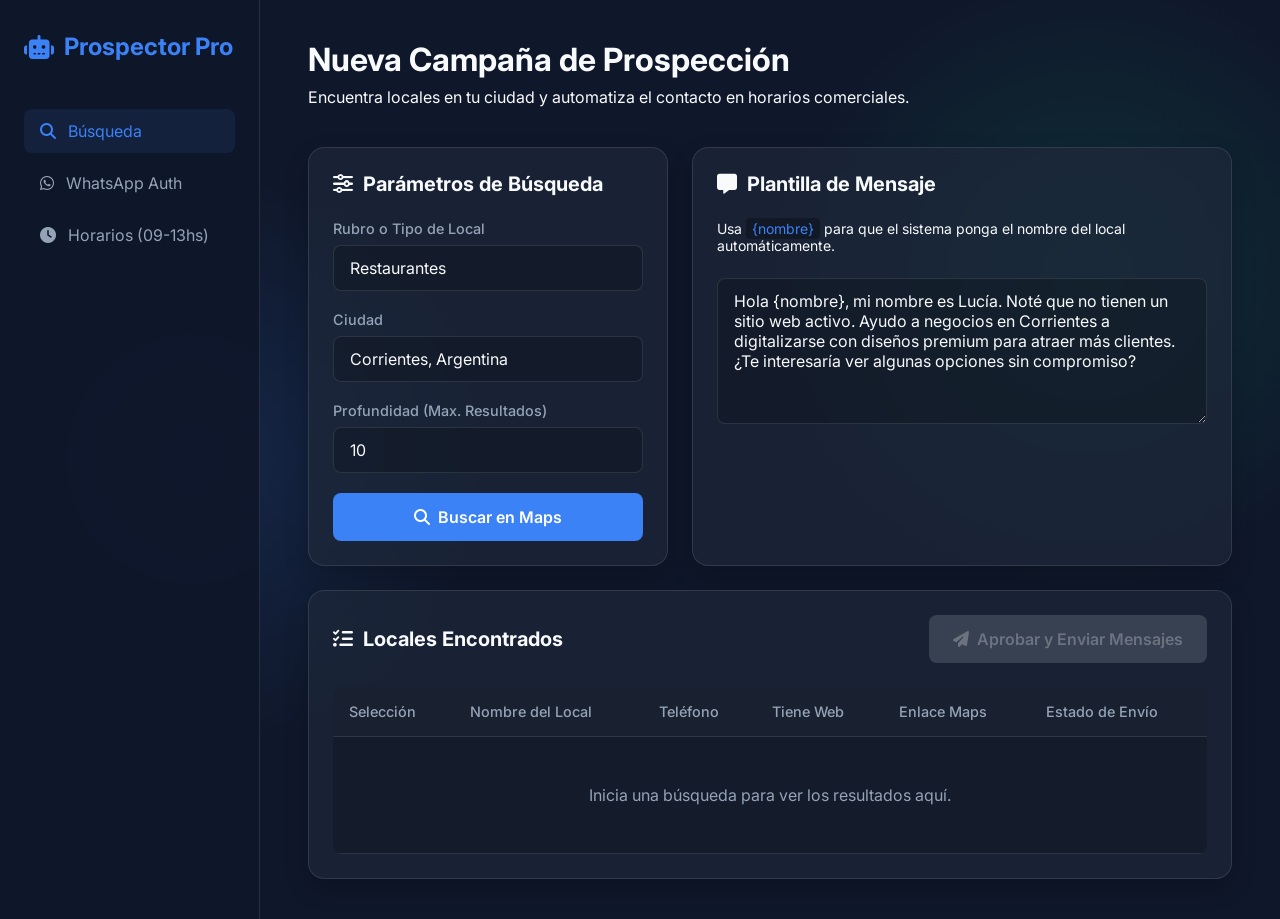
==== public/index.html @ f6184e7a "Initial release: Prospector Pro Automation" ====
<!DOCTYPE html>
<html lang="es">
<head>
    <meta charset="UTF-8">
    <meta name="viewport" content="width=device-width, initial-scale=1.0">
    <title>Prospector Pro - Automator</title>
    <link href="https://fonts.googleapis.com/css2?family=Inter:wght@300;400;500;600;700&display=swap" rel="stylesheet">
    <link rel="stylesheet" href="https://cdnjs.cloudflare.com/ajax/libs/font-awesome/6.4.0/css/all.min.css">
    <link rel="stylesheet" href="styles.css">
</head>
<body>
    <div class="app-container">
        <!-- Sidebar -->
        <aside class="sidebar">
            <div class="logo">
                <i class="fa-solid fa-robot"></i>
                <span>Prospector Pro</span>
            </div>
            <nav>
                <a href="#" class="active"><i class="fa-solid fa-magnifying-glass"></i> Búsqueda</a>
                <a href="#" id="nav-wa-auth"><i class="fa-brands fa-whatsapp"></i> WhatsApp Auth</a>
                <a href="#"><i class="fa-solid fa-clock"></i> Horarios (09-13hs)</a>
            </nav>
        </aside>

        <!-- Main Content -->
        <main class="main-content">
            <header>
                <h1>Nueva Campaña de Prospección</h1>
                <p>Encuentra locales en tu ciudad y automatiza el contacto en horarios comerciales.</p>
            </header>

            <div class="grid-layout">
                <!-- Configuración de Búsqueda -->
                <section class="card glass-effect">
                    <h2><i class="fa-solid fa-sliders"></i> Parámetros de Búsqueda</h2>
                    <div class="form-group">
                        <label for="rubro">Rubro o Tipo de Local</label>
                        <input type="text" id="rubro" list="lista-rubros" placeholder="Ej: Restaurantes, Gimnasios..." value="Restaurantes">
                        <datalist id="lista-rubros">
                            <option value="Restaurantes">
                            <option value="Gimnasios">
                            <option value="Tiendas de Ropa">
                            <option value="Peluquerías y Barberías">
                            <option value="Estudios Jurídicos">
                            <option value="Clínicas Odontológicas">
                            <option value="Inmobiliarias">
                            <option value="Veterinarias">
                            <option value="Talleres Mecánicos">
                            <option value="Centros de Estética">
                            <option value="Ferreterías">
                            <option value="Kioscos y Minimarkets">
                        </datalist>
                    </div>
                    <div class="form-group">
                        <label for="ciudad">Ciudad</label>
                        <input type="text" id="ciudad" placeholder="Ej: Corrientes, Argentina" value="Corrientes, Argentina">
                    </div>
                    <div class="form-group">
                        <label for="limite">Profundidad (Max. Resultados)</label>
                        <input type="number" id="limite" value="10" min="1" max="100">
                    </div>
                    <button class="btn-primary" id="btn-buscar">
                        <i class="fa-solid fa-search"></i> Buscar en Maps
                    </button>
                </section>

                <!-- Configuración de Mensaje -->
                <section class="card glass-effect">
                    <h2><i class="fa-solid fa-message"></i> Plantilla de Mensaje</h2>
                    <p class="text-sm text-muted">Usa <code>{nombre}</code> para que el sistema ponga el nombre del local automáticamente.</p>
                    <div class="form-group mt-2">
                        <textarea id="mensaje" rows="6">Hola {nombre}, mi nombre es Lucía. Noté que no tienen un sitio web activo. Ayudo a negocios en Corrientes a digitalizarse con diseños premium para atraer más clientes. ¿Te interesaría ver algunas opciones sin compromiso?</textarea>
                    </div>
                </section>
            </div>

            <!-- Resultados -->
            <section class="card glass-effect results-section mt-2">
                <div class="results-header">
                    <h2><i class="fa-solid fa-list-check"></i> Locales Encontrados</h2>
                    <button class="btn-success" id="btn-aprobar" disabled>
                        <i class="fa-solid fa-paper-plane"></i> Aprobar y Enviar Mensajes
                    </button>
                </div>
                
                <div class="table-container">
                    <table id="tabla-resultados">
                        <thead>
                            <tr>
                                <th>Selección</th>
                                <th>Nombre del Local</th>
                                <th>Teléfono</th>
                                <th>Tiene Web</th>
                                <th>Enlace Maps</th>
                                <th>Estado de Envío</th>
                            </tr>
                        </thead>
                        <tbody>
                            <tr>
                                <td colspan="6" class="empty-state">Inicia una búsqueda para ver los resultados aquí.</td>
                            </tr>
                        </tbody>
                    </table>
                </div>
            </section>
        </main>
    </div>
    <script src="app.js"></script>
</body>
</html>
---- public/styles.css ----
:root {
    --bg-color: #0f172a; 
    --card-bg: rgba(30, 41, 59, 0.7); 
    --text-primary: #f8fafc;
    --text-muted: #94a3b8;
    --accent: #3b82f6; 
    --accent-hover: #2563eb;
    --success: #10b981;
    --success-hover: #059669;
    --border-color: rgba(255, 255, 255, 0.1);
}

* {
    margin: 0;
    padding: 0;
    box-sizing: border-box;
    font-family: 'Inter', sans-serif;
}

body {
    background-color: var(--bg-color);
    color: var(--text-primary);
    min-height: 100vh;
    background-image: 
        radial-gradient(circle at 15% 50%, rgba(59, 130, 246, 0.15), transparent 25%),
        radial-gradient(circle at 85% 30%, rgba(16, 185, 129, 0.15), transparent 25%);
}

.app-container {
    display: flex;
    min-height: 100vh;
}

.sidebar {
    width: 260px;
    background: rgba(15, 23, 42, 0.9);
    border-right: 1px solid var(--border-color);
    padding: 2rem 1.5rem;
    backdrop-filter: blur(10px);
}

.logo {
    display: flex;
    align-items: center;
    gap: 10px;
    font-size: 1.5rem;
    font-weight: 700;
    color: var(--accent);
    margin-bottom: 3rem;
}

.sidebar nav {
    display: flex;
    flex-direction: column;
    gap: 0.5rem;
}

.sidebar nav a {
    color: var(--text-muted);
    text-decoration: none;
    padding: 0.75rem 1rem;
    border-radius: 8px;
    display: flex;
    align-items: center;
    gap: 12px;
    transition: all 0.3s ease;
}

.sidebar nav a:hover, .sidebar nav a.active {
    background: rgba(59, 130, 246, 0.1);
    color: var(--accent);
}

.main-content {
    flex: 1;
    padding: 2.5rem 3rem;
    overflow-y: auto;
}

header {
    margin-bottom: 2.5rem;
}

header h1 {
    font-size: 2rem;
    font-weight: 700;
    margin-bottom: 0.5rem;
}

.grid-layout {
    display: grid;
    grid-template-columns: 1fr 1.5fr;
    gap: 1.5rem;
}

.mt-2 { margin-top: 1.5rem; }
.text-sm { font-size: 0.875rem; }

.card {
    background: var(--card-bg);
    border: 1px solid var(--border-color);
    border-radius: 16px;
    padding: 1.5rem;
    box-shadow: 0 10px 25px rgba(0, 0, 0, 0.2);
}

.glass-effect {
    backdrop-filter: blur(12px);
    -webkit-backdrop-filter: blur(12px);
}

.card h2 {
    font-size: 1.25rem;
    margin-bottom: 1.5rem;
    display: flex;
    align-items: center;
    gap: 10px;
}

.form-group {
    margin-bottom: 1.25rem;
}

.form-group label {
    display: block;
    margin-bottom: 0.5rem;
    color: var(--text-muted);
    font-size: 0.9rem;
    font-weight: 500;
}

input[type="text"], input[type="number"], textarea {
    width: 100%;
    background: rgba(0, 0, 0, 0.2);
    border: 1px solid var(--border-color);
    color: var(--text-primary);
    padding: 0.75rem 1rem;
    border-radius: 8px;
    font-size: 1rem;
    transition: border-color 0.3s ease;
    resize: vertical;
}

input[type="text"]:focus, input[type="number"]:focus, textarea:focus {
    outline: none;
    border-color: var(--accent);
}

button {
    cursor: pointer;
    font-weight: 600;
    border: none;
    border-radius: 8px;
    padding: 0.875rem 1.5rem;
    font-size: 1rem;
    display: flex;
    align-items: center;
    justify-content: center;
    gap: 8px;
    transition: all 0.3s ease;
    width: 100%;
}

.btn-primary {
    background: var(--accent);
    color: white;
}

.btn-primary:hover {
    background: var(--accent-hover);
}

.btn-success {
    background: var(--success);
    color: white;
}

.btn-success:hover {
    background: var(--success-hover);
}

.btn-success:disabled {
    background: #374151;
    color: #6b7280;
    cursor: not-allowed;
}

.results-header {
    display: flex;
    justify-content: space-between;
    align-items: center;
    margin-bottom: 1.5rem;
}

.results-header h2 {
    margin-bottom: 0;
}

.results-header button {
    width: auto;
}

.table-container {
    overflow-x: auto;
    background: rgba(0,0,0,0.2);
    border-radius: 8px;
}

table {
    width: 100%;
    border-collapse: collapse;
}

th, td {
    padding: 1rem;
    text-align: left;
    border-bottom: 1px solid var(--border-color);
}

th {
    color: var(--text-muted);
    font-weight: 500;
    font-size: 0.9rem;
    background: rgba(255,255,255,0.02);
}

.empty-state {
    text-align: center;
    color: var(--text-muted);
    padding: 3rem !important;
}

code {
    background: rgba(0,0,0,0.3);
    padding: 2px 6px;
    border-radius: 4px;
    color: var(--accent);
}
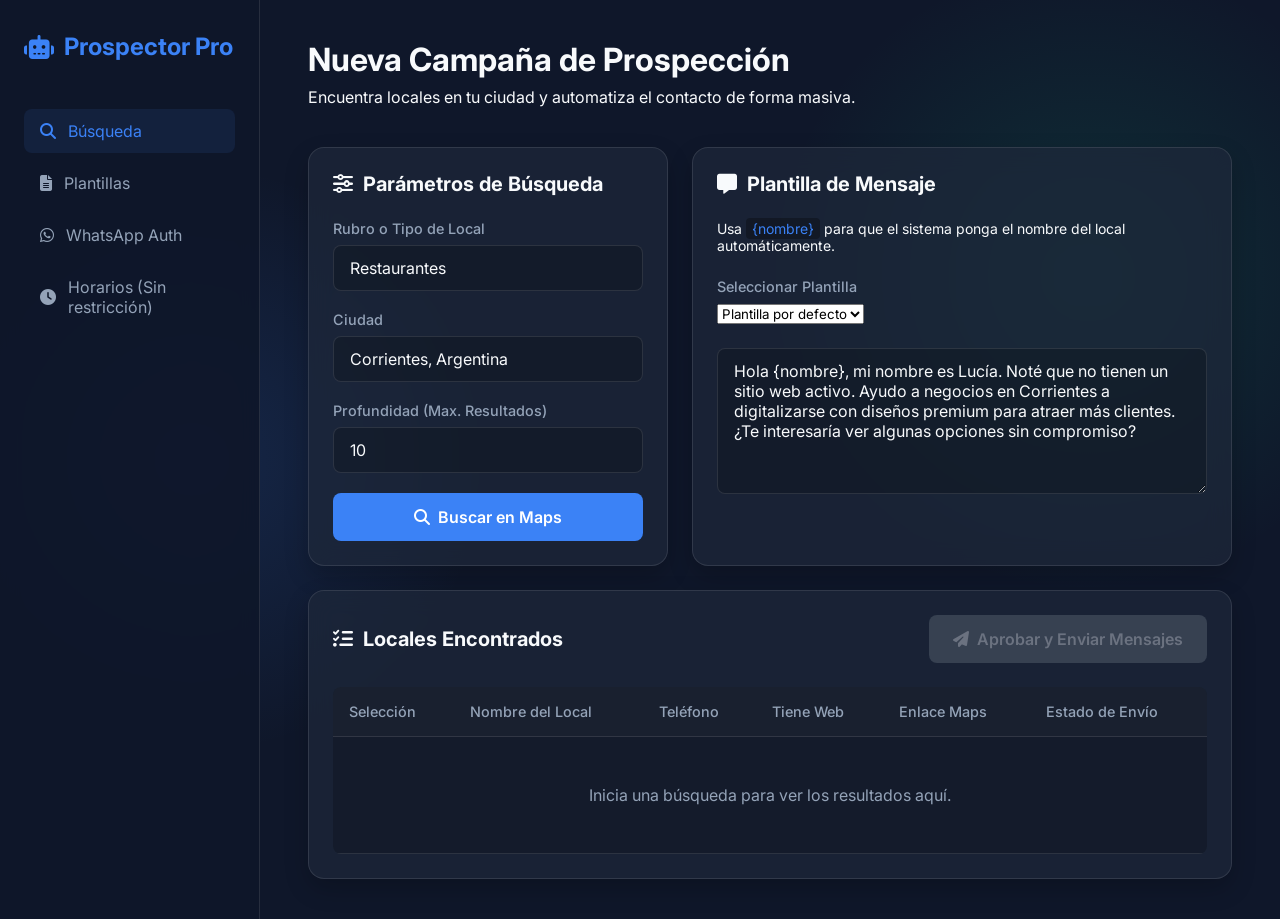
==== commit e8df36f1: "Agrega boton de servidor" ====
--- a/public/index.html
+++ b/public/index.html
@@ -17,9 +17,10 @@
                 <span>Prospector Pro</span>
             </div>
             <nav>
-                <a href="#" class="active"><i class="fa-solid fa-magnifying-glass"></i> Búsqueda</a>
+                <a href="#" class="nav-item active" data-target="view-busqueda"><i class="fa-solid fa-magnifying-glass"></i> Búsqueda</a>
+                <a href="#" class="nav-item" data-target="view-plantillas"><i class="fa-solid fa-file-lines"></i> Plantillas</a>
                 <a href="#" id="nav-wa-auth"><i class="fa-brands fa-whatsapp"></i> WhatsApp Auth</a>
-                <a href="#"><i class="fa-solid fa-clock"></i> Horarios (09-13hs)</a>
+                <a href="#"><i class="fa-solid fa-clock"></i> Horarios (Sin restricción)</a>
             </nav>
         </aside>
 
@@ -27,10 +28,11 @@
         <main class="main-content">
             <header>
                 <h1>Nueva Campaña de Prospección</h1>
-                <p>Encuentra locales en tu ciudad y automatiza el contacto en horarios comerciales.</p>
+                <p>Encuentra locales en tu ciudad y automatiza el contacto de forma masiva.</p>
             </header>
 
-            <div class="grid-layout">
+            <div id="view-busqueda" class="view-section">
+                <div class="grid-layout">
                 <!-- Configuración de Búsqueda -->
                 <section class="card glass-effect">
                     <h2><i class="fa-solid fa-sliders"></i> Parámetros de Búsqueda</h2>
@@ -70,6 +72,12 @@
                     <h2><i class="fa-solid fa-message"></i> Plantilla de Mensaje</h2>
                     <p class="text-sm text-muted">Usa <code>{nombre}</code> para que el sistema ponga el nombre del local automáticamente.</p>
                     <div class="form-group mt-2">
+                        <label for="template-selector">Seleccionar Plantilla</label>
+                        <select id="template-selector">
+                            <option value="default">Plantilla por defecto</option>
+                        </select>
+                    </div>
+                    <div class="form-group mt-2">
                         <textarea id="mensaje" rows="6">Hola {nombre}, mi nombre es Lucía. Noté que no tienen un sitio web activo. Ayudo a negocios en Corrientes a digitalizarse con diseños premium para atraer más clientes. ¿Te interesaría ver algunas opciones sin compromiso?</textarea>
                     </div>
                 </section>
@@ -104,6 +112,49 @@
                     </table>
                 </div>
             </section>
+            </div> <!-- End view-busqueda -->
+
+            <!-- Vista de Plantillas -->
+            <div id="view-plantillas" class="view-section" style="display: none;">
+                <div class="grid-layout">
+                    <section class="card glass-effect" style="grid-column: span 2;">
+                        <h2><i class="fa-solid fa-file-signature"></i> Gestor de Plantillas</h2>
+                        <p class="text-sm text-muted">Crea y guarda diferentes mensajes para distintas campañas. Usa <code>{nombre}</code> como variable.</p>
+                        
+                        <div style="display: flex; gap: 10px; margin-top: 20px;">
+                            <div class="form-group" style="flex: 1;">
+                                <label for="new-template-name">Nombre de la Plantilla</label>
+                                <input type="text" id="new-template-name" placeholder="Ej: Primer Contacto - Odontólogos">
+                            </div>
+                        </div>
+                        <div class="form-group mt-2">
+                            <label for="new-template-content">Contenido del Mensaje</label>
+                            <textarea id="new-template-content" rows="6" placeholder="Hola {nombre}, ..."></textarea>
+                        </div>
+                        <div class="mt-2" style="display: flex; gap: 10px;">
+                            <button class="btn-primary" id="btn-save-template">
+                                <i class="fa-solid fa-floppy-disk"></i> Guardar Plantilla
+                            </button>
+                        </div>
+
+                        <h3 style="margin-top: 30px; margin-bottom: 15px; font-size: 1.1rem; color: var(--text-color);">Plantillas Guardadas</h3>
+                        <div class="table-container">
+                            <table id="tabla-plantillas">
+                                <thead>
+                                    <tr>
+                                        <th>Nombre</th>
+                                        <th>Contenido</th>
+                                        <th style="width: 100px;">Acciones</th>
+                                    </tr>
+                                </thead>
+                                <tbody>
+                                    <!-- Se llena con JS -->
+                                </tbody>
+                            </table>
+                        </div>
+                    </section>
+                </div>
+            </div> <!-- End view-plantillas -->
         </main>
     </div>
     <script src="app.js"></script>
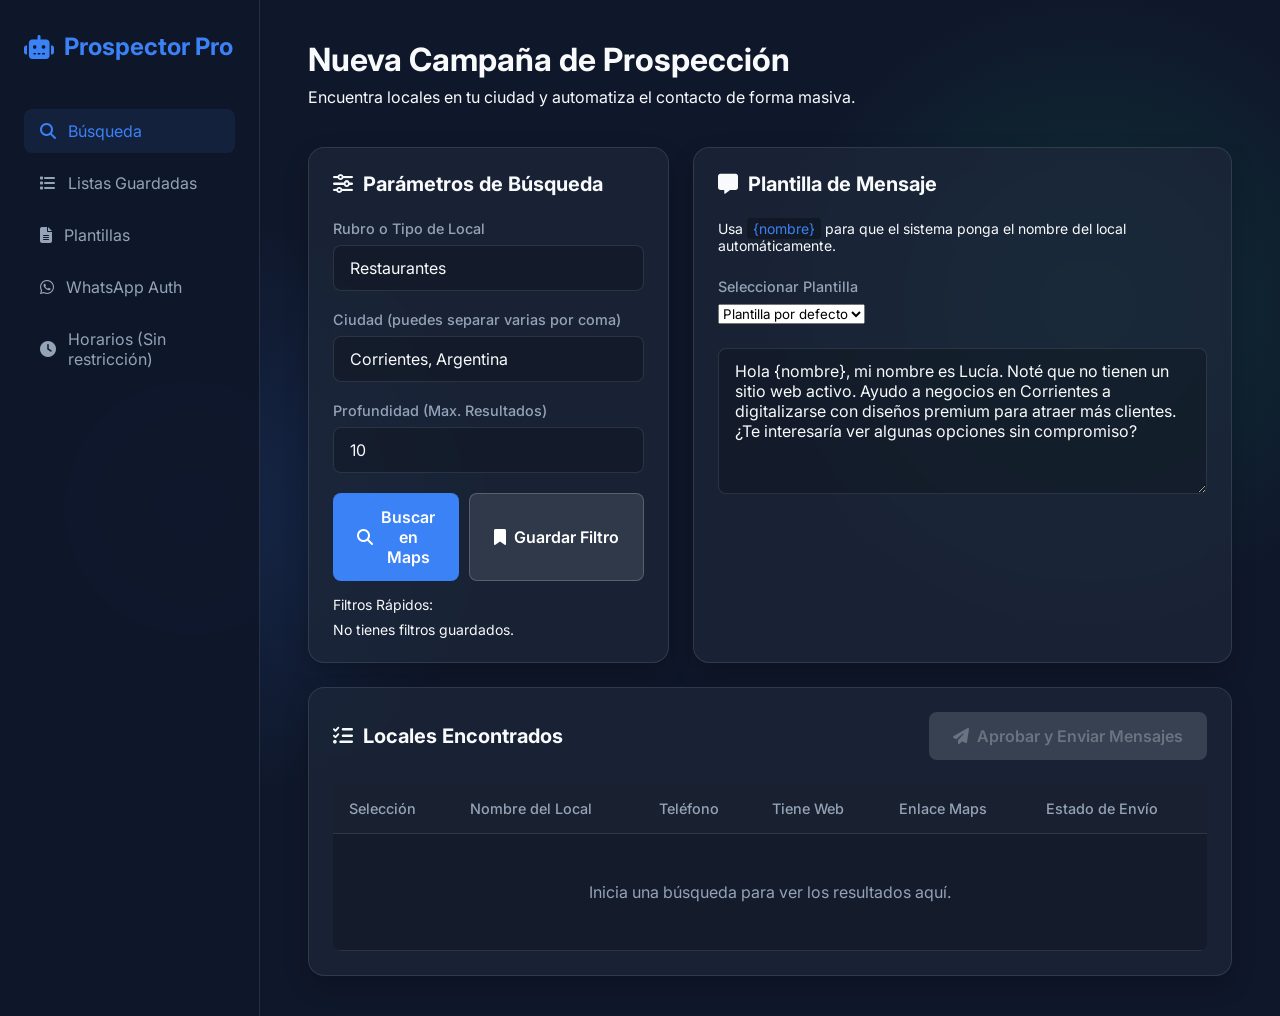
==== commit 35fd0537: "Arreglos de filtros, de aparicion de resultados progresivamente, evitar los lugares sin numero." ====
--- a/public/index.html
+++ b/public/index.html
@@ -18,6 +18,7 @@
             </div>
             <nav>
                 <a href="#" class="nav-item active" data-target="view-busqueda"><i class="fa-solid fa-magnifying-glass"></i> Búsqueda</a>
+                <a href="#" class="nav-item" data-target="view-listas"><i class="fa-solid fa-list"></i> Listas Guardadas</a>
                 <a href="#" class="nav-item" data-target="view-plantillas"><i class="fa-solid fa-file-lines"></i> Plantillas</a>
                 <a href="#" id="nav-wa-auth"><i class="fa-brands fa-whatsapp"></i> WhatsApp Auth</a>
                 <a href="#"><i class="fa-solid fa-clock"></i> Horarios (Sin restricción)</a>
@@ -55,16 +56,27 @@
                         </datalist>
                     </div>
                     <div class="form-group">
-                        <label for="ciudad">Ciudad</label>
-                        <input type="text" id="ciudad" placeholder="Ej: Corrientes, Argentina" value="Corrientes, Argentina">
+                        <label for="ciudad">Ciudad (puedes separar varias por coma)</label>
+                        <input type="text" id="ciudad" placeholder="Ej: Corrientes, Resistencia, Posadas" value="Corrientes, Argentina">
                     </div>
                     <div class="form-group">
                         <label for="limite">Profundidad (Max. Resultados)</label>
                         <input type="number" id="limite" value="10" min="1" max="100">
                     </div>
-                    <button class="btn-primary" id="btn-buscar">
-                        <i class="fa-solid fa-search"></i> Buscar en Maps
-                    </button>
+                    <div style="display: flex; gap: 10px; margin-bottom: 15px;">
+                        <button class="btn-primary" id="btn-buscar" style="flex: 1;">
+                            <i class="fa-solid fa-search"></i> Buscar en Maps
+                        </button>
+                        <button class="btn-secondary" id="btn-save-preset" style="white-space: nowrap; background: rgba(255,255,255,0.1); border: 1px solid rgba(255,255,255,0.2); color: white; padding: 0.8rem 1.5rem; border-radius: 8px; cursor: pointer; transition: all 0.3s ease;">
+                            <i class="fa-solid fa-bookmark"></i> Guardar Filtro
+                        </button>
+                    </div>
+                    <div>
+                        <p class="text-sm text-muted" style="margin-bottom: 8px;">Filtros Rápidos:</p>
+                        <div id="presets-container" style="display: flex; gap: 8px; flex-wrap: wrap;">
+                            <!-- Presets se llenan con JS -->
+                        </div>
+                    </div>
                 </section>
 
                 <!-- Configuración de Mensaje -->
@@ -114,6 +126,32 @@
             </section>
             </div> <!-- End view-busqueda -->
 
+            <!-- Vista de Listas Guardadas -->
+            <div id="view-listas" class="view-section" style="display: none;">
+                <div class="grid-layout">
+                    <section class="card glass-effect" style="grid-column: span 2;">
+                        <h2><i class="fa-solid fa-list-check"></i> Mis Búsquedas Guardadas</h2>
+                        <p class="text-sm text-muted">Aquí se guardan automáticamente tus búsquedas. Selecciona una para continuar enviando mensajes otro día.</p>
+                        
+                        <div class="table-container mt-2">
+                            <table id="tabla-listas">
+                                <thead>
+                                    <tr>
+                                        <th>Fecha</th>
+                                        <th>Búsqueda</th>
+                                        <th>Resultados</th>
+                                        <th style="width: 150px;">Acciones</th>
+                                    </tr>
+                                </thead>
+                                <tbody>
+                                    <!-- Se llena con JS -->
+                                </tbody>
+                            </table>
+                        </div>
+                    </section>
+                </div>
+            </div> <!-- End view-listas -->
+
             <!-- Vista de Plantillas -->
             <div id="view-plantillas" class="view-section" style="display: none;">
                 <div class="grid-layout">
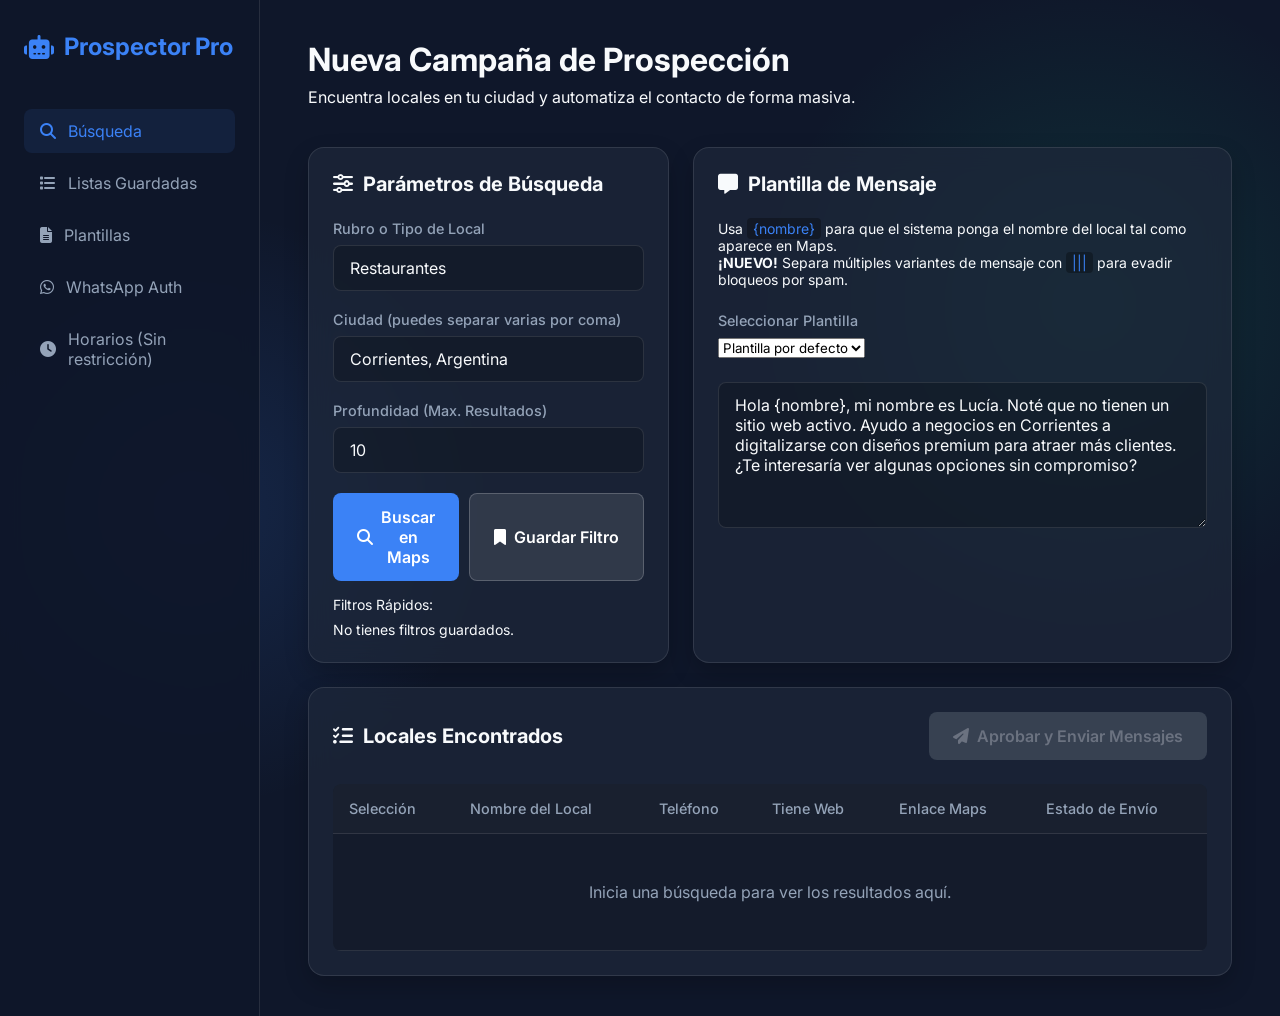
==== commit 73ea0e20: "Agrega multiples mensajes y personalizacion con nombre del local" ====
--- a/public/index.html
+++ b/public/index.html
@@ -82,7 +82,7 @@
                 <!-- Configuración de Mensaje -->
                 <section class="card glass-effect">
                     <h2><i class="fa-solid fa-message"></i> Plantilla de Mensaje</h2>
-                    <p class="text-sm text-muted">Usa <code>{nombre}</code> para que el sistema ponga el nombre del local automáticamente.</p>
+                    <p class="text-sm text-muted">Usa <code>{nombre}</code> para que el sistema ponga el nombre del local tal como aparece en Maps.<br><strong>¡NUEVO!</strong> Separa múltiples variantes de mensaje con <code>|||</code> para evadir bloqueos por spam.</p>
                     <div class="form-group mt-2">
                         <label for="template-selector">Seleccionar Plantilla</label>
                         <select id="template-selector">
@@ -157,7 +157,7 @@
                 <div class="grid-layout">
                     <section class="card glass-effect" style="grid-column: span 2;">
                         <h2><i class="fa-solid fa-file-signature"></i> Gestor de Plantillas</h2>
-                        <p class="text-sm text-muted">Crea y guarda diferentes mensajes para distintas campañas. Usa <code>{nombre}</code> como variable.</p>
+                        <p class="text-sm text-muted">Crea y guarda diferentes mensajes para distintas campañas.<br>Usa <code>{nombre}</code> para el nombre del local y separa variantes con <code>|||</code> (ej: Hola {nombre}... ||| Qué tal gente de {nombre}...)</p>
                         
                         <div style="display: flex; gap: 10px; margin-top: 20px;">
                             <div class="form-group" style="flex: 1;">
@@ -167,7 +167,7 @@
                         </div>
                         <div class="form-group mt-2">
                             <label for="new-template-content">Contenido del Mensaje</label>
-                            <textarea id="new-template-content" rows="6" placeholder="Hola {nombre}, ..."></textarea>
+                            <textarea id="new-template-content" rows="6" placeholder="Hola {nombre}, primera variante... ||| Qué tal gente de {nombre}, segunda variante... ||| Buenas, escribo a {nombre}, tercera variante..."></textarea>
                         </div>
                         <div class="mt-2" style="display: flex; gap: 10px;">
                             <button class="btn-primary" id="btn-save-template">
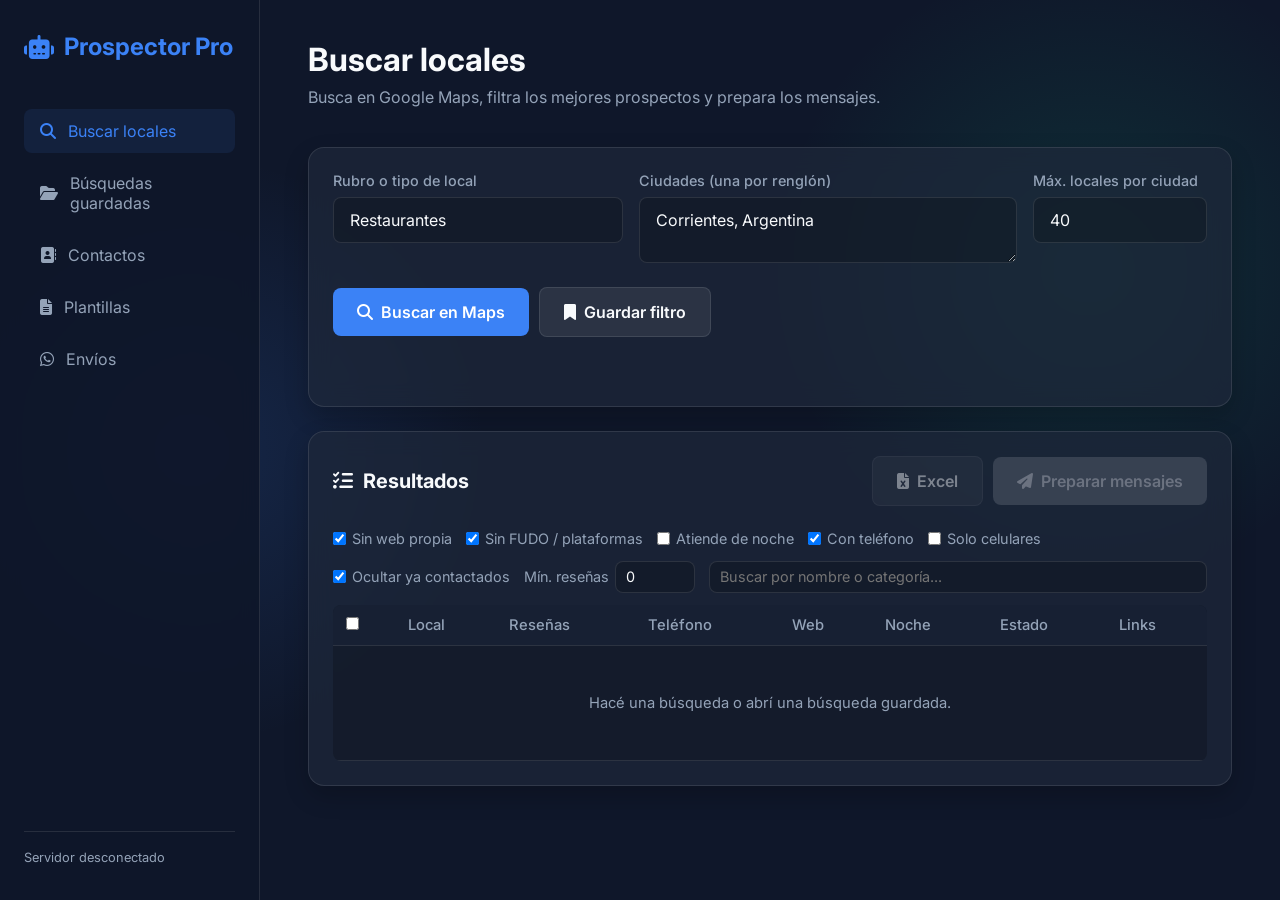
==== commit 87d5d687: "Rearma el sistema: base de datos, plantillas por rubro y cola de envío lenta - Guarda búsquedas, loc" ====
--- a/public/index.html
+++ b/public/index.html
@@ -3,198 +3,253 @@
 <head>
     <meta charset="UTF-8">
     <meta name="viewport" content="width=device-width, initial-scale=1.0">
-    <title>Prospector Pro - Automator</title>
+    <title>Prospector Pro</title>
     <link href="https://fonts.googleapis.com/css2?family=Inter:wght@300;400;500;600;700&display=swap" rel="stylesheet">
     <link rel="stylesheet" href="https://cdnjs.cloudflare.com/ajax/libs/font-awesome/6.4.0/css/all.min.css">
     <link rel="stylesheet" href="styles.css">
 </head>
 <body>
-    <div class="app-container">
-        <!-- Sidebar -->
-        <aside class="sidebar">
-            <div class="logo">
-                <i class="fa-solid fa-robot"></i>
-                <span>Prospector Pro</span>
+<div class="app-container">
+    <aside class="sidebar">
+        <div class="logo"><i class="fa-solid fa-robot"></i><span>Prospector Pro</span></div>
+        <nav>
+            <a href="#" class="nav-item active" data-target="view-busqueda"><i class="fa-solid fa-magnifying-glass"></i> Buscar locales</a>
+            <a href="#" class="nav-item" data-target="view-listas"><i class="fa-solid fa-folder-open"></i> Búsquedas guardadas</a>
+            <a href="#" class="nav-item" data-target="view-contactos"><i class="fa-solid fa-address-book"></i> Contactos</a>
+            <a href="#" class="nav-item" data-target="view-plantillas"><i class="fa-solid fa-file-lines"></i> Plantillas</a>
+            <a href="#" class="nav-item" data-target="view-envios"><i class="fa-brands fa-whatsapp"></i> Envíos <span id="badge-cola" class="nav-badge"></span></a>
+        </nav>
+        <div class="sidebar-status" id="sidebar-status">WhatsApp: —</div>
+    </aside>
+
+    <main class="main-content">
+
+        <!-- ================= BUSCAR ================= -->
+        <div id="view-busqueda" class="view-section">
+            <header>
+                <h1>Buscar locales</h1>
+                <p class="text-muted">Busca en Google Maps, filtra los mejores prospectos y prepara los mensajes.</p>
+            </header>
+            <section class="card glass-effect">
+                <div class="search-grid">
+                    <div class="form-group">
+                        <label for="rubro">Rubro o tipo de local</label>
+                        <input type="text" id="rubro" list="lista-rubros" placeholder="Ej: bares, pizzerías, gimnasios" value="Restaurantes">
+                        <datalist id="lista-rubros">
+                            <option value="Restaurantes"><option value="Bares"><option value="Pizzerías">
+                            <option value="Hamburgueserías"><option value="Rotiserías"><option value="Parrillas">
+                            <option value="Heladerías"><option value="Cafeterías"><option value="Gimnasios">
+                            <option value="Peluquerías y Barberías"><option value="Centros de Estética">
+                            <option value="Clínicas Odontológicas"><option value="Inmobiliarias"><option value="Veterinarias">
+                            <option value="Talleres Mecánicos"><option value="Ferreterías"><option value="Tiendas de Ropa">
+                        </datalist>
+                    </div>
+                    <div class="form-group">
+                        <label for="ciudades">Ciudades <span class="text-muted">(una por renglón)</span></label>
+                        <textarea id="ciudades" rows="2">Corrientes, Argentina</textarea>
+                    </div>
+                    <div class="form-group">
+                        <label for="limite">Máx. locales por ciudad</label>
+                        <input type="number" id="limite" value="40" min="1" max="120">
+                    </div>
+                </div>
+                <div class="btn-row">
+                    <button class="btn-primary" id="btn-buscar"><i class="fa-solid fa-search"></i> Buscar en Maps</button>
+                    <button class="btn-ghost" id="btn-detener" style="display:none"><i class="fa-solid fa-stop"></i> Detener</button>
+                    <button class="btn-ghost" id="btn-save-preset"><i class="fa-solid fa-bookmark"></i> Guardar filtro</button>
+                </div>
+                <div id="presets-container" class="chips"></div>
+                <p id="search-log" class="text-sm text-muted"></p>
+            </section>
+
+            <section class="card glass-effect mt-2">
+                <div class="results-header">
+                    <h2 id="results-title"><i class="fa-solid fa-list-check"></i> Resultados</h2>
+                    <div class="btn-row">
+                        <button class="btn-ghost" id="btn-excel" disabled><i class="fa-solid fa-file-excel"></i> Excel</button>
+                        <button class="btn-success" id="btn-preparar" disabled><i class="fa-solid fa-paper-plane"></i> Preparar mensajes</button>
+                    </div>
+                </div>
+                <div class="filters">
+                    <label><input type="checkbox" id="f-sinweb" checked> Sin web propia</label>
+                    <label><input type="checkbox" id="f-sinfudo" checked> Sin FUDO / plataformas</label>
+                    <label><input type="checkbox" id="f-nocturno"> Atiende de noche</label>
+                    <label><input type="checkbox" id="f-tel" checked> Con teléfono</label>
+                    <label><input type="checkbox" id="f-celular"> Solo celulares</label>
+                    <label><input type="checkbox" id="f-nuevos" checked> Ocultar ya contactados</label>
+                    <label>Mín. reseñas <input type="number" id="f-resenas" value="0" min="0" class="input-sm"></label>
+                    <input type="text" id="f-texto" placeholder="Buscar por nombre o categoría..." class="input-sm grow">
+                </div>
+                <p class="text-sm text-muted" id="results-count"></p>
+                <div class="table-container">
+                    <table id="tabla-resultados">
+                        <thead><tr>
+                            <th><input type="checkbox" id="check-all" title="Seleccionar todos los visibles"></th>
+                            <th>Local</th><th>Reseñas</th><th>Teléfono</th><th>Web</th><th>Noche</th><th>Estado</th><th>Links</th>
+                        </tr></thead>
+                        <tbody><tr><td colspan="8" class="empty-state">Hacé una búsqueda o abrí una búsqueda guardada.</td></tr></tbody>
+                    </table>
+                </div>
+            </section>
+        </div>
+
+        <!-- ================= BÚSQUEDAS GUARDADAS ================= -->
+        <div id="view-listas" class="view-section" style="display:none">
+            <header>
+                <h1>Búsquedas guardadas</h1>
+                <p class="text-muted">Cada búsqueda queda guardada automáticamente. Abrila para seguir enviando otro día.</p>
+            </header>
+            <section class="card glass-effect">
+                <div class="table-container">
+                    <table id="tabla-listas">
+                        <thead><tr><th>Fecha</th><th>Búsqueda</th><th>Locales</th><th>Contactados</th><th>Acciones</th></tr></thead>
+                        <tbody></tbody>
+                    </table>
+                </div>
+            </section>
+        </div>
+
+        <!-- ================= CONTACTOS ================= -->
+        <div id="view-contactos" class="view-section" style="display:none">
+            <header>
+                <h1>Contactos</h1>
+                <p class="text-muted">Todos los locales a los que les escribiste. Marcá quién respondió o no le interesa: a esos no se les vuelve a escribir.</p>
+            </header>
+            <section class="card glass-effect">
+                <div class="filters">
+                    <label>Estado
+                        <select id="c-estado">
+                            <option value="">Todos los contactados</option>
+                            <option value="en_cola">En cola</option>
+                            <option value="enviado">Enviado</option>
+                            <option value="respondio">Respondió</option>
+                            <option value="no_interesa">No le interesa</option>
+                            <option value="sin_whatsapp">Sin WhatsApp</option>
+                            <option value="error">Error</option>
+                        </select>
+                    </label>
+                    <input type="text" id="c-texto" placeholder="Buscar..." class="input-sm grow">
+                    <button class="btn-ghost btn-sm" id="btn-excel-contactos"><i class="fa-solid fa-file-excel"></i> Excel</button>
+                </div>
+                <div class="table-container">
+                    <table id="tabla-contactos">
+                        <thead><tr><th>Local</th><th>Teléfono</th><th>Enviado</th><th>Estado</th><th>Notas</th><th>Links</th></tr></thead>
+                        <tbody></tbody>
+                    </table>
+                </div>
+            </section>
+        </div>
+
+        <!-- ================= PLANTILLAS ================= -->
+        <div id="view-plantillas" class="view-section" style="display:none">
+            <header>
+                <h1>Plantillas por tipo de comercio</h1>
+                <p class="text-muted">Al preparar mensajes, cada local recibe automáticamente la plantilla de su rubro.</p>
+            </header>
+            <div class="grid-layout">
+                <section class="card glass-effect">
+                    <h2><i class="fa-solid fa-pen"></i> <span id="tpl-form-title">Nueva plantilla</span></h2>
+                    <input type="hidden" id="tpl-id">
+                    <div class="form-group">
+                        <label for="tpl-name">Nombre</label>
+                        <input type="text" id="tpl-name" placeholder="Ej: Gastronomía nocturna">
+                    </div>
+                    <div class="form-group">
+                        <label for="tpl-rubros">Se usa para estos rubros <span class="text-muted">(palabras separadas por coma)</span></label>
+                        <input type="text" id="tpl-rubros" placeholder="Ej: bar, pub, cervecería, restaurante">
+                    </div>
+                    <div class="form-group">
+                        <label for="tpl-body">Mensaje</label>
+                        <textarea id="tpl-body" rows="8" placeholder="Hola equipo de {nombre}... ||| ¡Buenas! Les escribo a {nombre}..."></textarea>
+                        <p class="text-sm text-muted mt-1">Variables: <code>{nombre}</code> nombre del local · <code>{ciudad}</code> · <code>{rubro}</code>.
+                            Separá variantes con <code>|||</code>: cada local recibe una al azar (ayuda a no ser detectado como spam).</p>
+                    </div>
+                    <label class="check-line"><input type="checkbox" id="tpl-default"> Plantilla general (se usa cuando ningún rubro coincide)</label>
+                    <div class="btn-row mt-1">
+                        <button class="btn-primary" id="btn-tpl-save"><i class="fa-solid fa-floppy-disk"></i> Guardar</button>
+                        <button class="btn-ghost" id="btn-tpl-new">Nueva</button>
+                    </div>
+                    <div class="preview-box" id="tpl-preview"></div>
+                </section>
+                <section class="card glass-effect">
+                    <h2><i class="fa-solid fa-layer-group"></i> Plantillas guardadas</h2>
+                    <div id="tpl-list"></div>
+                </section>
             </div>
-            <nav>
-                <a href="#" class="nav-item active" data-target="view-busqueda"><i class="fa-solid fa-magnifying-glass"></i> Búsqueda</a>
-                <a href="#" class="nav-item" data-target="view-listas"><i class="fa-solid fa-list"></i> Listas Guardadas</a>
-                <a href="#" class="nav-item" data-target="view-plantillas"><i class="fa-solid fa-file-lines"></i> Plantillas</a>
-                <a href="#" id="nav-wa-auth"><i class="fa-brands fa-whatsapp"></i> WhatsApp Auth</a>
-                <a href="#"><i class="fa-solid fa-clock"></i> Horarios (Sin restricción)</a>
-            </nav>
-        </aside>
-
-        <!-- Main Content -->
-        <main class="main-content">
-            <header>
-                <h1>Nueva Campaña de Prospección</h1>
-                <p>Encuentra locales en tu ciudad y automatiza el contacto de forma masiva.</p>
-            </header>
-
-            <div id="view-busqueda" class="view-section">
-                <div class="grid-layout">
-                <!-- Configuración de Búsqueda -->
-                <section class="card glass-effect">
-                    <h2><i class="fa-solid fa-sliders"></i> Parámetros de Búsqueda</h2>
-                    <div class="form-group">
-                        <label for="rubro">Rubro o Tipo de Local</label>
-                        <input type="text" id="rubro" list="lista-rubros" placeholder="Ej: Restaurantes, Gimnasios..." value="Restaurantes">
-                        <datalist id="lista-rubros">
-                            <option value="Restaurantes">
-                            <option value="Gimnasios">
-                            <option value="Tiendas de Ropa">
-                            <option value="Peluquerías y Barberías">
-                            <option value="Estudios Jurídicos">
-                            <option value="Clínicas Odontológicas">
-                            <option value="Inmobiliarias">
-                            <option value="Veterinarias">
-                            <option value="Talleres Mecánicos">
-                            <option value="Centros de Estética">
-                            <option value="Ferreterías">
-                            <option value="Kioscos y Minimarkets">
-                        </datalist>
-                    </div>
-                    <div class="form-group">
-                        <label for="ciudad">Ciudad (puedes separar varias por coma)</label>
-                        <input type="text" id="ciudad" placeholder="Ej: Corrientes, Resistencia, Posadas" value="Corrientes, Argentina">
-                    </div>
-                    <div class="form-group">
-                        <label for="limite">Profundidad (Max. Resultados)</label>
-                        <input type="number" id="limite" value="10" min="1" max="100">
-                    </div>
-                    <div style="display: flex; gap: 10px; margin-bottom: 15px;">
-                        <button class="btn-primary" id="btn-buscar" style="flex: 1;">
-                            <i class="fa-solid fa-search"></i> Buscar en Maps
-                        </button>
-                        <button class="btn-secondary" id="btn-save-preset" style="white-space: nowrap; background: rgba(255,255,255,0.1); border: 1px solid rgba(255,255,255,0.2); color: white; padding: 0.8rem 1.5rem; border-radius: 8px; cursor: pointer; transition: all 0.3s ease;">
-                            <i class="fa-solid fa-bookmark"></i> Guardar Filtro
-                        </button>
-                    </div>
-                    <div>
-                        <p class="text-sm text-muted" style="margin-bottom: 8px;">Filtros Rápidos:</p>
-                        <div id="presets-container" style="display: flex; gap: 8px; flex-wrap: wrap;">
-                            <!-- Presets se llenan con JS -->
-                        </div>
-                    </div>
-                </section>
-
-                <!-- Configuración de Mensaje -->
-                <section class="card glass-effect">
-                    <h2><i class="fa-solid fa-message"></i> Plantilla de Mensaje</h2>
-                    <p class="text-sm text-muted">Usa <code>{nombre}</code> para que el sistema ponga el nombre del local tal como aparece en Maps.<br><strong>¡NUEVO!</strong> Separa múltiples variantes de mensaje con <code>|||</code> para evadir bloqueos por spam.</p>
-                    <div class="form-group mt-2">
-                        <label for="template-selector">Seleccionar Plantilla</label>
-                        <select id="template-selector">
-                            <option value="default">Plantilla por defecto</option>
-                        </select>
-                    </div>
-                    <div class="form-group mt-2">
-                        <textarea id="mensaje" rows="6">Hola {nombre}, mi nombre es Lucía. Noté que no tienen un sitio web activo. Ayudo a negocios en Corrientes a digitalizarse con diseños premium para atraer más clientes. ¿Te interesaría ver algunas opciones sin compromiso?</textarea>
-                    </div>
+        </div>
+
+        <!-- ================= ENVÍOS ================= -->
+        <div id="view-envios" class="view-section" style="display:none">
+            <header>
+                <h1>Envíos por WhatsApp</h1>
+                <p class="text-muted">Los mensajes salen de a uno, con pausas al azar, solo en el horario y hasta el límite diario que elijas. Si el límite se cumple, sigue al día siguiente (con el sistema abierto).</p>
+            </header>
+            <div class="grid-layout">
+                <section class="card glass-effect">
+                    <h2><i class="fa-solid fa-gauge"></i> Estado</h2>
+                    <div class="stats">
+                        <div><span id="st-hoy">0</span><small>enviados hoy</small></div>
+                        <div><span id="st-pend">0</span><small>en cola</small></div>
+                        <div><span id="st-prox">—</span><small>próximo envío</small></div>
+                    </div>
+                    <p class="status-line" id="st-estado">—</p>
+                    <div class="btn-row">
+                        <button class="btn-ghost" id="btn-wa-login"><i class="fa-brands fa-whatsapp"></i> Conectar WhatsApp</button>
+                        <button class="btn-success" id="btn-start"><i class="fa-solid fa-play"></i> Iniciar envíos</button>
+                        <button class="btn-danger" id="btn-stop" style="display:none"><i class="fa-solid fa-pause"></i> Pausar</button>
+                    </div>
+                    <h3 class="mt-2">Actividad</h3>
+                    <div id="st-log" class="log-box"></div>
+                </section>
+                <section class="card glass-effect">
+                    <h2><i class="fa-solid fa-shield-halved"></i> Ritmo de envío (anti-bloqueo)</h2>
+                    <div class="settings-grid">
+                        <label>Máximo por día <input type="number" id="s-limite_diario" min="1" max="200"></label>
+                        <label>Horario: desde (h) <input type="number" id="s-hora_inicio" min="0" max="23"></label>
+                        <label>hasta (h) <input type="number" id="s-hora_fin" min="1" max="24"></label>
+                        <label>Espera mínima (seg) <input type="number" id="s-demora_min" min="30"></label>
+                        <label>Espera máxima (seg) <input type="number" id="s-demora_max" min="30"></label>
+                        <label>Pausa larga cada (mensajes) <input type="number" id="s-pausa_cada" min="0"></label>
+                        <label>Duración pausa larga (min) <input type="number" id="s-pausa_larga_min" min="1"></label>
+                    </div>
+                    <button class="btn-primary mt-1" id="btn-save-settings"><i class="fa-solid fa-floppy-disk"></i> Guardar ritmo</button>
+                    <p class="text-sm text-muted mt-1">Recomendado para un número nuevo: 15–25 por día, esperas de 1,5 a 4 minutos. Subilo de a poco si casi nadie te bloquea.</p>
                 </section>
             </div>
-
-            <!-- Resultados -->
-            <section class="card glass-effect results-section mt-2">
+            <section class="card glass-effect mt-2">
                 <div class="results-header">
-                    <h2><i class="fa-solid fa-list-check"></i> Locales Encontrados</h2>
-                    <button class="btn-success" id="btn-aprobar" disabled>
-                        <i class="fa-solid fa-paper-plane"></i> Aprobar y Enviar Mensajes
-                    </button>
-                </div>
-                
-                <div class="table-container">
-                    <table id="tabla-resultados">
-                        <thead>
-                            <tr>
-                                <th>Selección</th>
-                                <th>Nombre del Local</th>
-                                <th>Teléfono</th>
-                                <th>Tiene Web</th>
-                                <th>Enlace Maps</th>
-                                <th>Estado de Envío</th>
-                            </tr>
-                        </thead>
-                        <tbody>
-                            <tr>
-                                <td colspan="6" class="empty-state">Inicia una búsqueda para ver los resultados aquí.</td>
-                            </tr>
-                        </tbody>
-                    </table>
-                </div>
-            </section>
-            </div> <!-- End view-busqueda -->
-
-            <!-- Vista de Listas Guardadas -->
-            <div id="view-listas" class="view-section" style="display: none;">
-                <div class="grid-layout">
-                    <section class="card glass-effect" style="grid-column: span 2;">
-                        <h2><i class="fa-solid fa-list-check"></i> Mis Búsquedas Guardadas</h2>
-                        <p class="text-sm text-muted">Aquí se guardan automáticamente tus búsquedas. Selecciona una para continuar enviando mensajes otro día.</p>
-                        
-                        <div class="table-container mt-2">
-                            <table id="tabla-listas">
-                                <thead>
-                                    <tr>
-                                        <th>Fecha</th>
-                                        <th>Búsqueda</th>
-                                        <th>Resultados</th>
-                                        <th style="width: 150px;">Acciones</th>
-                                    </tr>
-                                </thead>
-                                <tbody>
-                                    <!-- Se llena con JS -->
-                                </tbody>
-                            </table>
-                        </div>
-                    </section>
-                </div>
-            </div> <!-- End view-listas -->
-
-            <!-- Vista de Plantillas -->
-            <div id="view-plantillas" class="view-section" style="display: none;">
-                <div class="grid-layout">
-                    <section class="card glass-effect" style="grid-column: span 2;">
-                        <h2><i class="fa-solid fa-file-signature"></i> Gestor de Plantillas</h2>
-                        <p class="text-sm text-muted">Crea y guarda diferentes mensajes para distintas campañas.<br>Usa <code>{nombre}</code> para el nombre del local y separa variantes con <code>|||</code> (ej: Hola {nombre}... ||| Qué tal gente de {nombre}...)</p>
-                        
-                        <div style="display: flex; gap: 10px; margin-top: 20px;">
-                            <div class="form-group" style="flex: 1;">
-                                <label for="new-template-name">Nombre de la Plantilla</label>
-                                <input type="text" id="new-template-name" placeholder="Ej: Primer Contacto - Odontólogos">
-                            </div>
-                        </div>
-                        <div class="form-group mt-2">
-                            <label for="new-template-content">Contenido del Mensaje</label>
-                            <textarea id="new-template-content" rows="6" placeholder="Hola {nombre}, primera variante... ||| Qué tal gente de {nombre}, segunda variante... ||| Buenas, escribo a {nombre}, tercera variante..."></textarea>
-                        </div>
-                        <div class="mt-2" style="display: flex; gap: 10px;">
-                            <button class="btn-primary" id="btn-save-template">
-                                <i class="fa-solid fa-floppy-disk"></i> Guardar Plantilla
-                            </button>
-                        </div>
-
-                        <h3 style="margin-top: 30px; margin-bottom: 15px; font-size: 1.1rem; color: var(--text-color);">Plantillas Guardadas</h3>
-                        <div class="table-container">
-                            <table id="tabla-plantillas">
-                                <thead>
-                                    <tr>
-                                        <th>Nombre</th>
-                                        <th>Contenido</th>
-                                        <th style="width: 100px;">Acciones</th>
-                                    </tr>
-                                </thead>
-                                <tbody>
-                                    <!-- Se llena con JS -->
-                                </tbody>
-                            </table>
-                        </div>
-                    </section>
-                </div>
-            </div> <!-- End view-plantillas -->
-        </main>
+                    <h2><i class="fa-solid fa-list-ol"></i> Cola de mensajes</h2>
+                    <button class="btn-ghost btn-sm" id="btn-cancel-all"><i class="fa-solid fa-ban"></i> Vaciar cola</button>
+                </div>
+                <div class="table-container">
+                    <table id="tabla-cola">
+                        <thead><tr><th>Local</th><th>Mensaje</th><th>Estado</th><th>Fecha</th><th></th></tr></thead>
+                        <tbody></tbody>
+                    </table>
+                </div>
+            </section>
+        </div>
+    </main>
+</div>
+
+<!-- ================= MODAL PREPARAR MENSAJES ================= -->
+<div id="modal" class="modal" style="display:none">
+    <div class="modal-content card">
+        <div class="results-header">
+            <h2><i class="fa-solid fa-paper-plane"></i> Revisar mensajes</h2>
+            <button class="btn-ghost btn-sm" id="modal-close"><i class="fa-solid fa-xmark"></i></button>
+        </div>
+        <div class="filters">
+            <label>Plantilla <select id="modal-template"></select></label>
+            <span class="text-sm text-muted">Podés editar cada mensaje antes de agregarlo. "Enviar a mano" abre el chat con el mensaje listo.</span>
+        </div>
+        <div id="modal-list" class="modal-list"></div>
+        <div class="btn-row mt-1">
+            <button class="btn-success" id="modal-enqueue"><i class="fa-solid fa-list-ol"></i> Agregar a la cola de envío</button>
+        </div>
     </div>
-    <script src="app.js"></script>
+</div>
+
+<script src="app.js"></script>
 </body>
 </html>
--- a/public/styles.css
+++ b/public/styles.css
@@ -236,3 +236,117 @@
     border-radius: 4px;
     color: var(--accent);
 }
+
+/* ===== Componentes nuevos ===== */
+.text-muted { color: var(--text-muted); }
+.mt-1 { margin-top: 0.75rem; }
+h3 { font-size: 1rem; margin-bottom: 0.5rem; }
+select {
+    background: rgba(0, 0, 0, 0.3); color: var(--text-primary); border: 1px solid var(--border-color);
+    border-radius: 6px; padding: 0.4rem 0.6rem; font-size: 0.9rem;
+}
+select option { background: #1e293b; }
+
+.sidebar { display: flex; flex-direction: column; }
+.sidebar-status {
+    margin-top: auto; font-size: 0.8rem; color: var(--text-muted); line-height: 1.6;
+    border-top: 1px solid var(--border-color); padding-top: 1rem;
+}
+.nav-badge:not(:empty) {
+    margin-left: auto; background: var(--success); color: white; border-radius: 10px;
+    padding: 0 8px; font-size: 0.75rem;
+}
+
+.search-grid { display: grid; grid-template-columns: 1fr 1.3fr 0.6fr; gap: 1rem; }
+.btn-row { display: flex; gap: 10px; flex-wrap: wrap; align-items: center; }
+.btn-row button { width: auto; }
+.btn-ghost {
+    background: rgba(255, 255, 255, 0.08); color: var(--text-primary); border: 1px solid var(--border-color);
+}
+.btn-ghost:hover { background: rgba(255, 255, 255, 0.15); }
+.btn-ghost:disabled, .btn-primary:disabled { opacity: 0.45; cursor: not-allowed; }
+.btn-danger { background: #ef4444; color: white; }
+.btn-danger:hover { background: #dc2626; }
+.btn-sm { width: auto; padding: 0.35rem 0.7rem; font-size: 0.85rem; display: inline-flex; }
+td.actions { white-space: nowrap; }
+td.actions button { margin-right: 4px; }
+
+.chips { display: flex; gap: 8px; flex-wrap: wrap; margin-top: 1rem; }
+.chip {
+    background: rgba(255, 255, 255, 0.06); border: 1px solid var(--border-color); border-radius: 15px;
+    padding: 4px 12px; font-size: 0.85rem; cursor: pointer;
+}
+.chip:hover { border-color: var(--accent); }
+.chip .del { margin-left: 6px; color: #ef4444; }
+#search-log { margin-top: 0.75rem; min-height: 1.2em; }
+
+.filters {
+    display: flex; gap: 14px; flex-wrap: wrap; align-items: center; margin-bottom: 0.75rem;
+    font-size: 0.9rem; color: var(--text-muted);
+}
+.filters label { display: flex; align-items: center; gap: 6px; cursor: pointer; }
+input.input-sm { padding: 0.4rem 0.6rem; font-size: 0.9rem; width: 80px; }
+input.input-sm.grow { flex: 1; min-width: 180px; width: auto; }
+#results-count { margin-bottom: 0.75rem; }
+.table-container { max-height: 65vh; overflow-y: auto; }
+th { position: sticky; top: 0; background: #172033; z-index: 1; }
+th, td { padding: 0.7rem 0.8rem; font-size: 0.92rem; vertical-align: middle; }
+
+.badge {
+    display: inline-block; padding: 3px 8px; border-radius: 6px; font-size: 0.78rem; font-weight: 600;
+    white-space: nowrap;
+}
+.badge.green { background: rgba(16, 185, 129, 0.18); color: #34d399; }
+.badge.blue { background: rgba(59, 130, 246, 0.18); color: #60a5fa; }
+.badge.red { background: rgba(239, 68, 68, 0.18); color: #f87171; }
+.badge.gold { background: rgba(245, 158, 11, 0.18); color: #fbbf24; }
+.badge.gray { background: rgba(255, 255, 255, 0.08); color: var(--text-muted); }
+
+td.links { white-space: nowrap; }
+.lnk { color: var(--accent); text-decoration: none; font-size: 1.1rem; margin-right: 6px; }
+.lnk.wa { color: #25d366; }
+.lnk.ig { color: #e1306c; }
+
+.stats { display: grid; grid-template-columns: repeat(3, 1fr); gap: 10px; margin-bottom: 1rem; }
+.stats div { background: rgba(0, 0, 0, 0.2); border-radius: 10px; padding: 0.8rem; text-align: center; }
+.stats span { display: block; font-size: 1.5rem; font-weight: 700; }
+.stats small { color: var(--text-muted); }
+.status-line { margin-bottom: 1rem; color: #fbbf24; font-weight: 500; }
+.log-box {
+    background: rgba(0, 0, 0, 0.3); border-radius: 8px; padding: 0.75rem; font-family: monospace;
+    font-size: 0.82rem; max-height: 220px; overflow-y: auto; line-height: 1.6;
+}
+.settings-grid { display: grid; grid-template-columns: 1fr 1fr; gap: 0.8rem; }
+.settings-grid label { font-size: 0.88rem; color: var(--text-muted); }
+.settings-grid input { margin-top: 4px; }
+
+.check-line { display: flex; gap: 8px; align-items: center; font-size: 0.9rem; color: var(--text-muted); }
+.preview-box { margin-top: 1rem; }
+.bubble {
+    background: #005c4b; color: #e9edef; border-radius: 10px 10px 2px 10px; padding: 0.6rem 0.8rem;
+    margin-top: 0.5rem; font-size: 0.9rem; white-space: pre-wrap;
+}
+.bubble small { color: #9fd6c8; }
+.tpl-item { border-bottom: 1px solid var(--border-color); padding: 0.8rem 0; }
+.tpl-head { display: flex; align-items: center; gap: 8px; }
+.tpl-actions { margin-left: auto; display: flex; gap: 6px; }
+.tpl-body { font-size: 0.88rem; margin-top: 0.4rem; color: #cbd5e1; white-space: pre-wrap; }
+
+.modal {
+    position: fixed; inset: 0; background: rgba(0, 0, 0, 0.6); z-index: 50;
+    display: flex; align-items: center; justify-content: center; padding: 1rem;
+}
+.modal-content { width: min(900px, 100%); max-height: 90vh; display: flex; flex-direction: column; background: #1e293b; }
+.modal-list { overflow-y: auto; flex: 1; }
+.prep-item { border-bottom: 1px solid var(--border-color); padding: 0.7rem 0; }
+.prep-head { display: flex; gap: 10px; align-items: center; flex-wrap: wrap; margin-bottom: 0.4rem; }
+.prep-head .manual { margin-left: auto; font-size: 0.9rem; }
+.prep-msg { font-size: 0.9rem; }
+
+@media (max-width: 900px) {
+    .app-container { flex-direction: column; }
+    .sidebar { width: 100%; padding: 1rem; }
+    .logo { margin-bottom: 1rem; }
+    .main-content { padding: 1rem; }
+    .grid-layout, .search-grid, .settings-grid { grid-template-columns: 1fr; }
+}
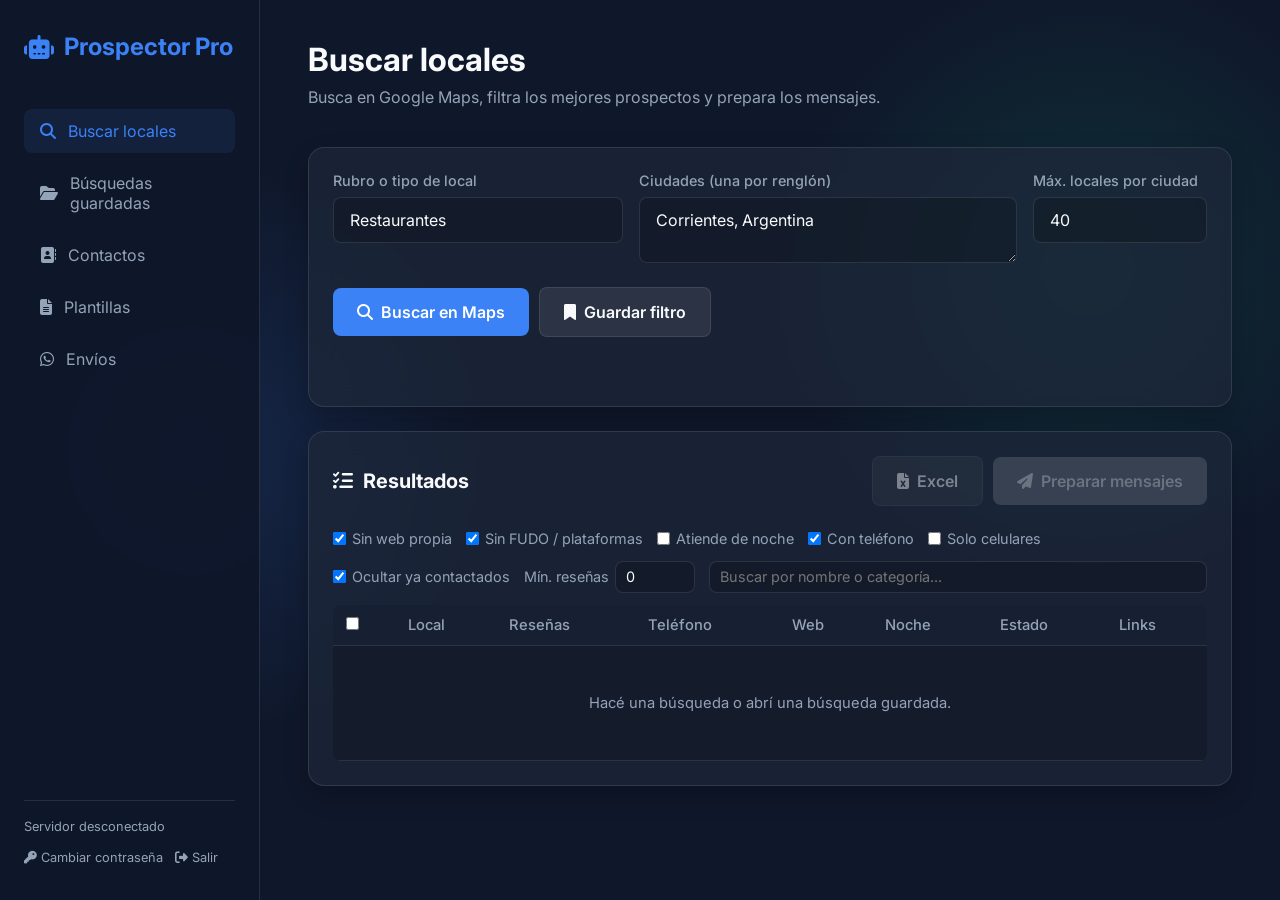
==== commit 9db5209e: "Agrega contraseña al panel y enlace para el celular con Cloudflare - Login con sesión de 30 días; la" ====
--- a/public/index.html
+++ b/public/index.html
@@ -19,7 +19,13 @@
             <a href="#" class="nav-item" data-target="view-plantillas"><i class="fa-solid fa-file-lines"></i> Plantillas</a>
             <a href="#" class="nav-item" data-target="view-envios"><i class="fa-brands fa-whatsapp"></i> Envíos <span id="badge-cola" class="nav-badge"></span></a>
         </nav>
-        <div class="sidebar-status" id="sidebar-status">WhatsApp: —</div>
+        <div class="sidebar-status">
+            <div id="sidebar-status">WhatsApp: —</div>
+            <div class="sidebar-links">
+                <a href="#" id="lnk-password"><i class="fa-solid fa-key"></i> Cambiar contraseña</a>
+                <a href="#" id="lnk-logout"><i class="fa-solid fa-right-from-bracket"></i> Salir</a>
+            </div>
+        </div>
     </aside>
 
     <main class="main-content">
--- a/public/styles.css
+++ b/public/styles.css
@@ -129,7 +129,7 @@
     font-weight: 500;
 }
 
-input[type="text"], input[type="number"], textarea {
+input[type="text"], input[type="number"], input[type="password"], textarea {
     width: 100%;
     background: rgba(0, 0, 0, 0.2);
     border: 1px solid var(--border-color);
@@ -350,3 +350,7 @@
     .main-content { padding: 1rem; }
     .grid-layout, .search-grid, .settings-grid { grid-template-columns: 1fr; }
 }
+
+.sidebar-links { display: flex; gap: 12px; margin-top: 0.6rem; }
+.sidebar-links a { color: var(--text-muted); font-size: 0.8rem; text-decoration: none; }
+.sidebar-links a:hover { color: var(--accent); }
